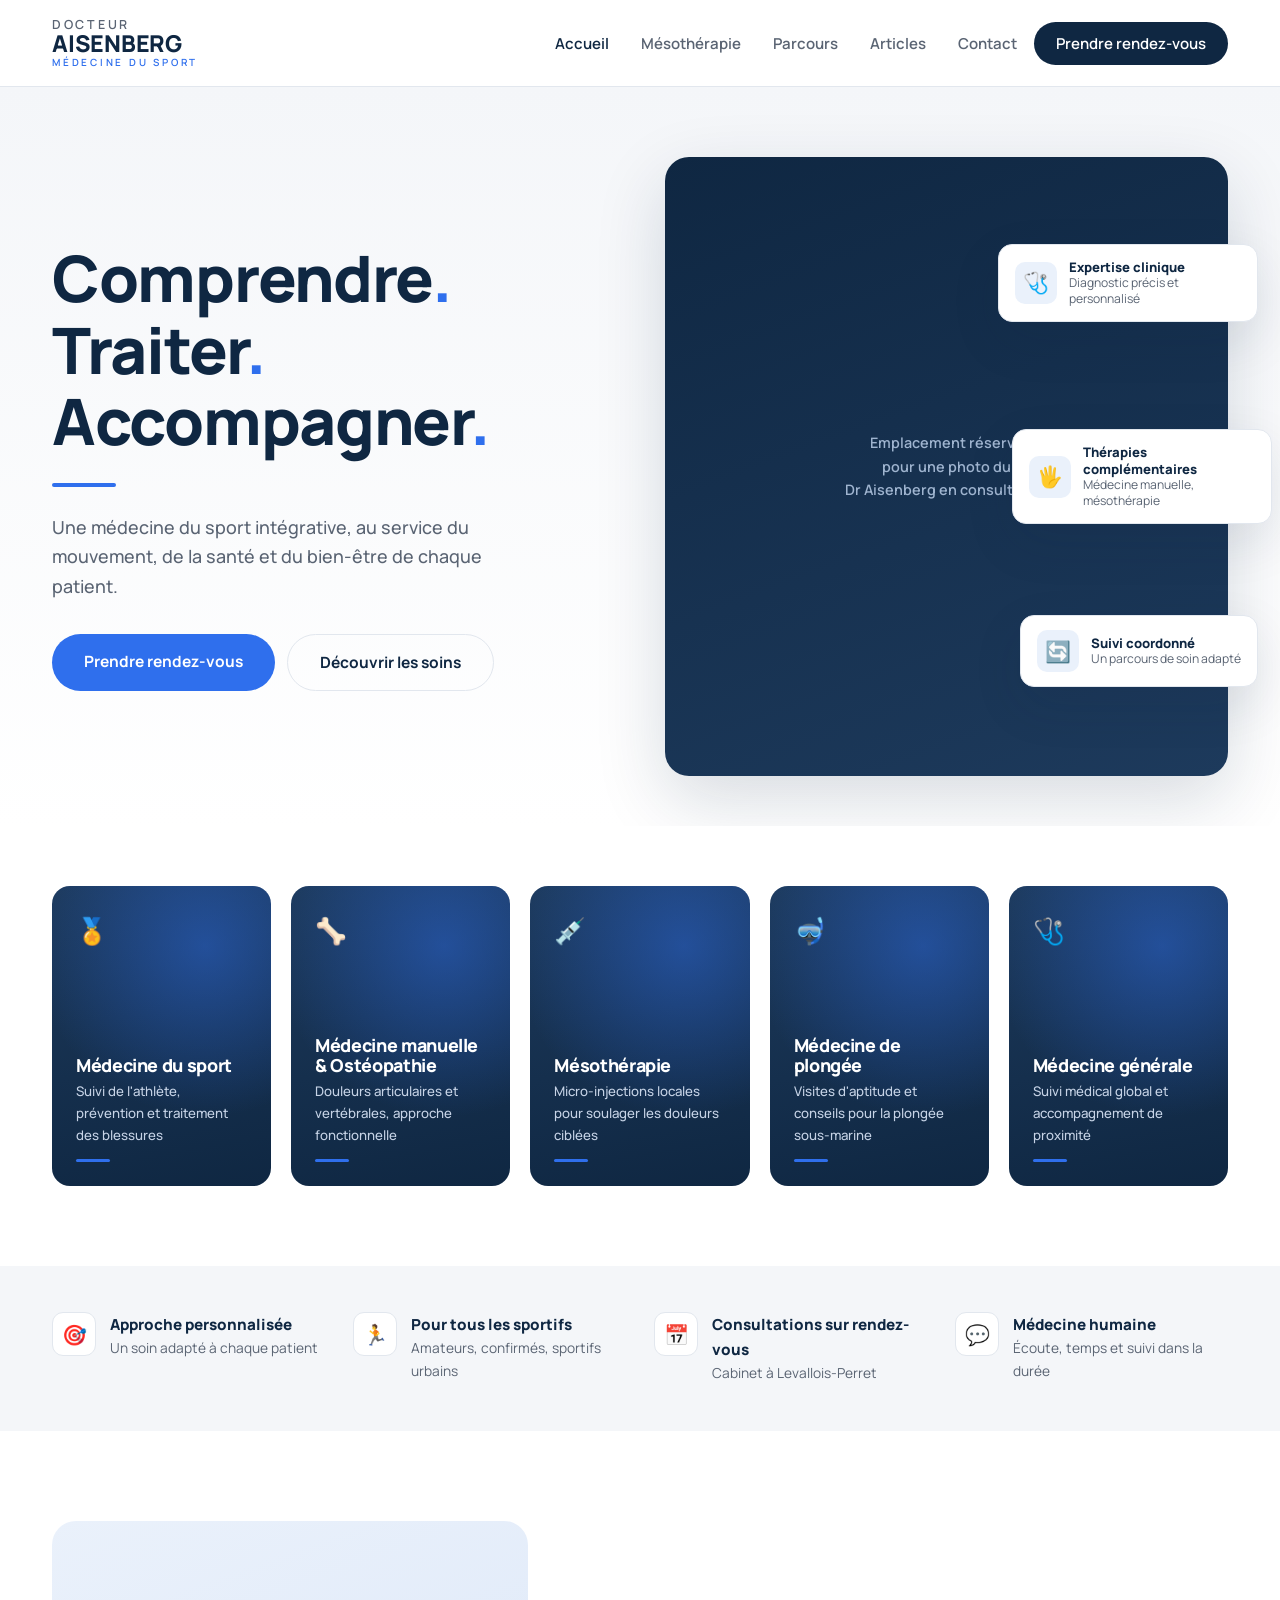
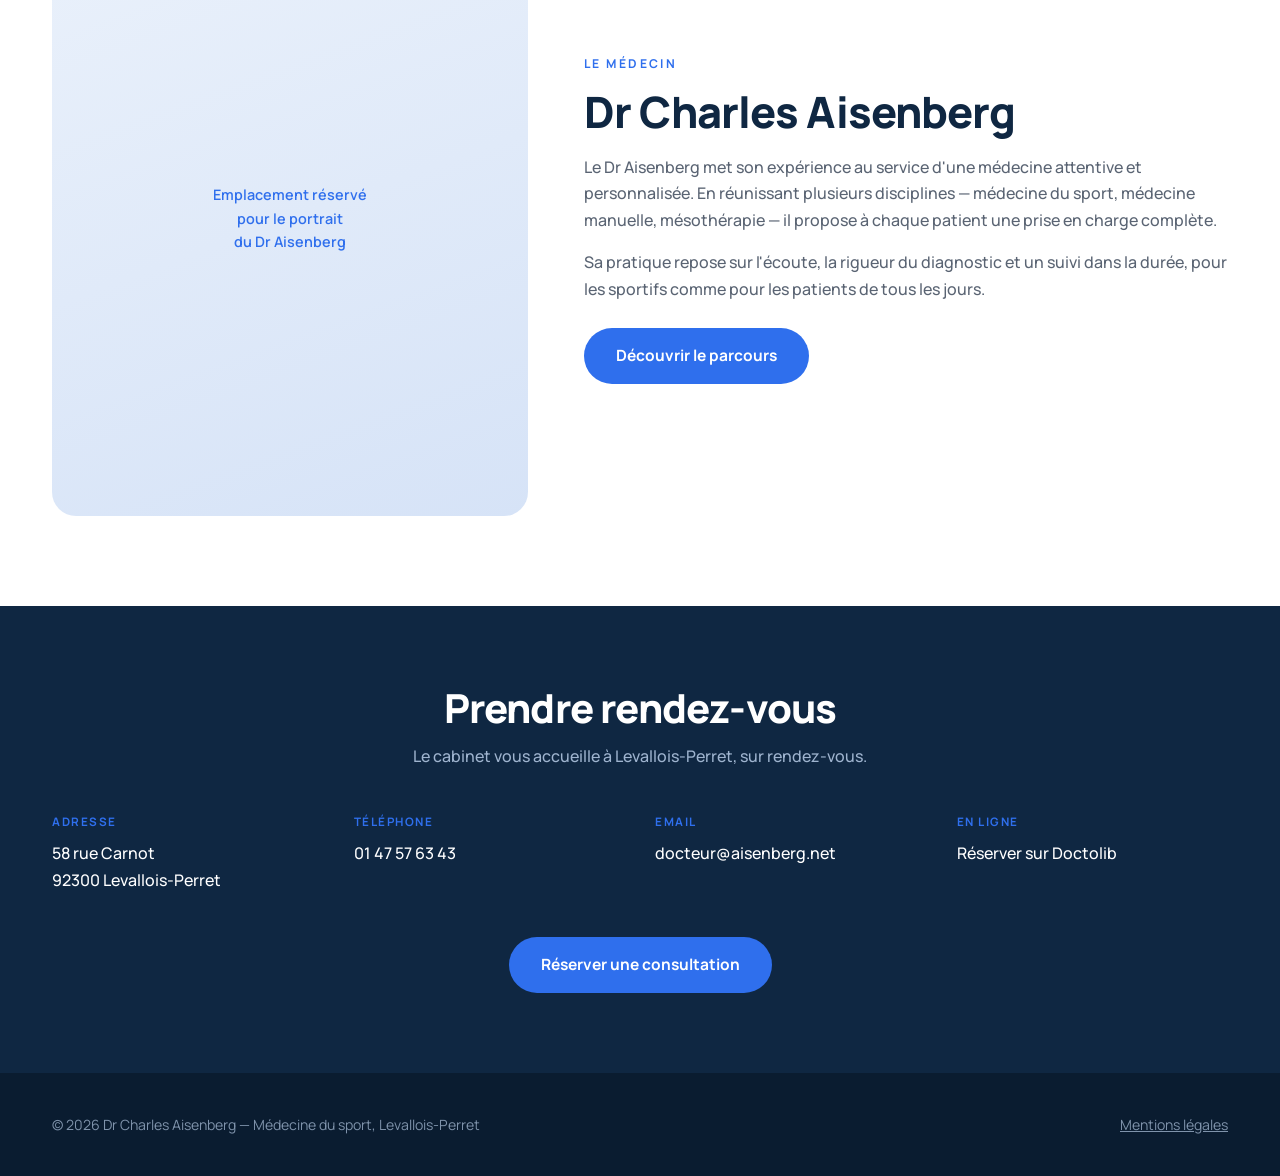
==== index.html @ d7f48b18 "Add files via upload Version 3" ====
<!DOCTYPE html>
<html lang="fr">
<head>
<meta charset="UTF-8">
<meta name="viewport" content="width=device-width, initial-scale=1">
<title>Dr Charles Aisenberg — Médecine du sport à Levallois-Perret</title>
<meta name="description" content="Cabinet du Dr Charles Aisenberg à Levallois-Perret : médecine du sport, médecine manuelle et ostéopathie, mésothérapie, médecine de plongée et médecine générale.">
<link rel="preconnect" href="https://fonts.googleapis.com">
<link rel="preconnect" href="https://fonts.gstatic.com" crossorigin>
<link href="https://fonts.googleapis.com/css2?family=Manrope:wght@400;500;600;700;800&display=swap" rel="stylesheet">
<style>
  :root{
    --marine:#0f2742;
    --marine-doux:#1d3a5c;
    --bleu-vif:#2f6fed;
    --bleu-clair:#eaf1fb;
    --gris-fond:#f4f6f9;
    --gris-bord:#e2e7ee;
    --texte:#1f2a37;
    --texte-doux:#5a6473;
    --blanc:#fff;
    --rayon:18px;
    --rayon-l:24px;
    --ombre:0 18px 50px rgba(15,39,66,.10);
    --ombre-l:0 24px 70px rgba(15,39,66,.16);
    --largeur:1240px;
  }
  *{margin:0;padding:0;box-sizing:border-box}
  html{scroll-behavior:smooth}
  body{font-family:'Manrope',-apple-system,sans-serif;color:var(--texte);background:var(--blanc);line-height:1.65;-webkit-font-smoothing:antialiased}
  h1,h2,h3{font-weight:800;line-height:1.12;color:var(--marine);letter-spacing:-.02em}
  img{max-width:100%;display:block}
  a{color:var(--bleu-vif)}
  .contenu{max-width:var(--largeur);margin:0 auto;padding:0 32px}

  /* ---- En-tête ---- */
  .entete{background:rgba(255,255,255,.9);backdrop-filter:blur(10px);border-bottom:1px solid var(--gris-bord);position:sticky;top:0;z-index:100}
  .entete .contenu{display:flex;align-items:center;justify-content:space-between;padding:18px 32px;gap:18px;flex-wrap:wrap}
  .logo{text-decoration:none;line-height:1.05}
  .logo .l1{display:block;font-size:.78rem;font-weight:600;letter-spacing:.22em;color:var(--texte-doux)}
  .logo .l2{display:block;font-size:1.45rem;font-weight:800;color:var(--marine);letter-spacing:-.01em}
  .logo .l3{display:block;font-size:.62rem;font-weight:600;letter-spacing:.28em;color:var(--bleu-vif);margin-top:2px}
  .nav{display:flex;gap:2px;align-items:center;list-style:none;flex-wrap:wrap}
  .nav a{text-decoration:none;color:var(--texte-doux);font-size:.94rem;font-weight:600;padding:9px 15px;border-radius:9px;transition:.2s}
  .nav a:hover{background:var(--bleu-clair);color:var(--marine)}
  .nav a.actif{color:var(--marine)}
  .bouton-rdv{background:var(--marine)!important;color:#fff!important;padding:11px 22px!important;border-radius:50px!important}
  .bouton-rdv:hover{background:var(--bleu-vif)!important}

  /* ---- Hero ---- */
  .hero{background:linear-gradient(180deg,var(--gris-fond) 0%,var(--blanc) 100%);padding:70px 0 50px;position:relative;overflow:hidden}
  .hero-grille{display:grid;grid-template-columns:1fr 1fr;gap:50px;align-items:center}
  .hero h1{font-size:clamp(2.8rem,5vw,4.3rem)}
  .hero h1 .pt{color:var(--bleu-vif)}
  .hero p.intro{font-size:1.12rem;color:var(--texte-doux);max-width:430px;margin:24px 0 0;font-weight:500}
  .hero .barre{width:64px;height:4px;background:var(--bleu-vif);border-radius:2px;margin:26px 0}
  .hero-actions{margin-top:32px;display:flex;gap:12px;flex-wrap:wrap}
  .btn{display:inline-block;background:var(--bleu-vif);color:#fff;text-decoration:none;font-weight:700;font-size:.97rem;padding:15px 32px;border-radius:50px;transition:transform .15s,background .2s;border:none;cursor:pointer}
  .btn:hover{background:var(--marine);transform:translateY(-2px)}
  .btn-ligne{background:transparent;color:var(--marine);border:1.6px solid var(--gris-bord)}
  .btn-ligne:hover{background:var(--marine);color:#fff;border-color:var(--marine)}

  /* Colonne visuelle du hero : photo + cartes flottantes */
  .hero-visuel{position:relative}
  .hero-photo{background:linear-gradient(160deg,var(--marine),var(--marine-doux));border-radius:var(--rayon-l);aspect-ratio:4/4.4;display:flex;align-items:center;justify-content:center;color:#9fb4cf;text-align:center;font-size:.9rem;font-weight:600;padding:30px;box-shadow:var(--ombre-l)}
  .carte-flottante{position:absolute;background:var(--blanc);border:1px solid var(--gris-bord);border-radius:14px;box-shadow:var(--ombre);padding:14px 16px;display:flex;gap:12px;align-items:center;max-width:260px}
  .carte-flottante .pic{width:42px;height:42px;border-radius:10px;background:var(--bleu-clair);display:flex;align-items:center;justify-content:center;font-size:1.3rem;flex-shrink:0}
  .carte-flottante .t{font-weight:800;font-size:.82rem;color:var(--marine);line-height:1.25}
  .carte-flottante .s{font-size:.76rem;color:var(--texte-doux);line-height:1.3}
  .cf-1{top:14%;right:-30px}
  .cf-2{top:44%;right:-44px}
  .cf-3{top:74%;right:-30px}

  /* ---- Bandeau spécialités (cartes photo) ---- */
  .specialites{padding:60px 0 80px;background:var(--blanc)}
  .grille-spe{display:grid;grid-template-columns:repeat(5,1fr);gap:20px}
  .carte-spe{position:relative;border-radius:var(--rayon);overflow:hidden;min-height:300px;background:linear-gradient(170deg,var(--marine-doux),var(--marine));display:flex;flex-direction:column;justify-content:flex-end;padding:24px;color:#fff;text-decoration:none;transition:transform .2s,box-shadow .2s}
  .carte-spe:hover{transform:translateY(-7px);box-shadow:var(--ombre-l)}
  .carte-spe::before{content:"";position:absolute;inset:0;background:radial-gradient(circle at 70% 20%,rgba(47,111,237,.45),transparent 60%)}
  .carte-spe .ic{position:relative;font-size:1.6rem;margin-bottom:auto}
  .carte-spe h3{position:relative;color:#fff;font-size:1.12rem;margin-bottom:6px}
  .carte-spe p{position:relative;font-size:.83rem;color:#c6d3e6;font-weight:500}
  .carte-spe .trait{position:relative;width:34px;height:3px;background:var(--bleu-vif);border-radius:2px;margin-top:12px}

  /* ---- Bandeau atouts ---- */
  .atouts{background:var(--gris-fond);padding:46px 0}
  .grille-atouts{display:grid;grid-template-columns:repeat(4,1fr);gap:28px}
  .atout{display:flex;gap:14px;align-items:flex-start}
  .atout .ic{width:44px;height:44px;border-radius:11px;background:var(--blanc);border:1px solid var(--gris-bord);display:flex;align-items:center;justify-content:center;font-size:1.25rem;flex-shrink:0}
  .atout .t{font-weight:800;font-size:.95rem;color:var(--marine)}
  .atout .s{font-size:.86rem;color:var(--texte-doux)}

  /* ---- Section médecin ---- */
  .medecin{padding:90px 0}
  .medecin-grille{display:grid;grid-template-columns:.85fr 1.15fr;gap:56px;align-items:center}
  .medecin-photo{background:linear-gradient(160deg,var(--bleu-clair),#d6e3f7);border-radius:var(--rayon-l);aspect-ratio:4/5;display:flex;align-items:center;justify-content:center;color:var(--bleu-vif);text-align:center;font-size:.9rem;font-weight:600;padding:26px}
  .medecin .surt{text-transform:uppercase;letter-spacing:.2em;font-size:.76rem;font-weight:700;color:var(--bleu-vif);margin-bottom:14px}
  .medecin h2{font-size:clamp(1.9rem,3.5vw,2.7rem);margin-bottom:18px}
  .medecin p{color:var(--texte-doux);margin-bottom:16px;font-weight:500}
  .medecin .btn{margin-top:10px}

  /* ---- Bandeau contact ---- */
  .contact{background:var(--marine);color:#fff;padding:80px 0}
  .contact h2{color:#fff;font-size:clamp(1.8rem,3.5vw,2.5rem);text-align:center}
  .contact .soustitre{text-align:center;color:#9fb4cf;margin:12px auto 44px;max-width:520px;font-weight:500}
  .grille-contact{display:grid;grid-template-columns:repeat(4,1fr);gap:30px}
  .ct-item .et{text-transform:uppercase;letter-spacing:.13em;font-size:.73rem;color:var(--bleu-vif);font-weight:700;margin-bottom:8px}
  .ct-item a,.ct-item p{color:#fff;text-decoration:none;font-weight:500}
  .ct-item a:hover{text-decoration:underline}
  .contact-cta{text-align:center;margin-top:44px}

  /* ---- Pied ---- */
  .pied{background:#0a1c30;color:#7f93ab;padding:40px 0;font-size:.88rem}
  .pied .contenu{display:flex;justify-content:space-between;flex-wrap:wrap;gap:14px}
  .pied a{color:#7f93ab}

  /* ---- Responsive ---- */
  @media(max-width:1000px){
    .grille-spe{grid-template-columns:repeat(2,1fr)}
    .grille-atouts{grid-template-columns:repeat(2,1fr)}
    .grille-contact{grid-template-columns:repeat(2,1fr)}
  }
  @media(max-width:820px){
    .hero-grille{grid-template-columns:1fr;gap:40px}
    .hero-visuel{max-width:420px;margin:0 auto}
    .carte-flottante{display:none}
    .medecin-grille{grid-template-columns:1fr;gap:34px}
  }
  @media(max-width:560px){
    .grille-spe,.grille-atouts,.grille-contact{grid-template-columns:1fr}
    .contenu{padding:0 20px}
    .hero{padding:48px 0 30px}
  }
</style>
</head>
<body>

<!-- ===== EN-TÊTE ===== -->
<header class="entete">
  <div class="contenu">
    <a href="index.html" class="logo">
      <span class="l1">DOCTEUR</span>
      <span class="l2">AISENBERG</span>
      <span class="l3">MÉDECINE DU SPORT</span>
    </a>
    <nav>
      <ul class="nav">
        <li><a href="index.html" class="actif">Accueil</a></li>
        <li><a href="mesotherapie.html">Mésothérapie</a></li>
        <li><a href="cv.html">Parcours</a></li>
        <li><a href="articles.html">Articles</a></li>
        <li><a href="contact.html">Contact</a></li>
        <li><a href="https://www.doctolib.fr/medecin-du-sport/levallois-perret/charles-aisenberg" class="bouton-rdv" target="_blank" rel="noopener">Prendre rendez-vous</a></li>
      </ul>
    </nav>
  </div>
</header>

<!-- ===== HERO ===== -->
<section class="hero">
  <div class="contenu">
    <div class="hero-grille">
      <div>
        <h1>Comprendre<span class="pt">.</span><br>Traiter<span class="pt">.</span><br>Accompagner<span class="pt">.</span></h1>
        <div class="barre"></div>
        <p class="intro">Une médecine du sport intégrative, au service du mouvement, de la santé et du bien-être de chaque patient.</p>
        <div class="hero-actions">
          <a href="https://www.doctolib.fr/medecin-du-sport/levallois-perret/charles-aisenberg" class="btn" target="_blank" rel="noopener">Prendre rendez-vous</a>
          <a href="#specialites" class="btn btn-ligne">Découvrir les soins</a>
        </div>
      </div>
      <div class="hero-visuel">
        <div class="hero-photo">Emplacement réservé<br>pour une photo du<br>Dr Aisenberg en consultation</div>
        <div class="carte-flottante cf-1">
          <div class="pic">🩺</div>
          <div><div class="t">Expertise clinique</div><div class="s">Diagnostic précis et personnalisé</div></div>
        </div>
        <div class="carte-flottante cf-2">
          <div class="pic">🖐️</div>
          <div><div class="t">Thérapies complémentaires</div><div class="s">Médecine manuelle, mésothérapie</div></div>
        </div>
        <div class="carte-flottante cf-3">
          <div class="pic">🔄</div>
          <div><div class="t">Suivi coordonné</div><div class="s">Un parcours de soin adapté</div></div>
        </div>
      </div>
    </div>
  </div>
</section>

<!-- ===== SPÉCIALITÉS ===== -->
<section class="specialites" id="specialites">
  <div class="contenu">
    <div class="grille-spe">
      <a href="cv.html" class="carte-spe">
        <div class="ic">🏅</div>
        <h3>Médecine du sport</h3>
        <p>Suivi de l'athlète, prévention et traitement des blessures</p>
        <div class="trait"></div>
      </a>
      <a href="cv.html" class="carte-spe">
        <div class="ic">🦴</div>
        <h3>Médecine manuelle &amp; Ostéopathie</h3>
        <p>Douleurs articulaires et vertébrales, approche fonctionnelle</p>
        <div class="trait"></div>
      </a>
      <a href="mesotherapie.html" class="carte-spe">
        <div class="ic">💉</div>
        <h3>Mésothérapie</h3>
        <p>Micro-injections locales pour soulager les douleurs ciblées</p>
        <div class="trait"></div>
      </a>
      <a href="cv.html" class="carte-spe">
        <div class="ic">🤿</div>
        <h3>Médecine de plongée</h3>
        <p>Visites d'aptitude et conseils pour la plongée sous-marine</p>
        <div class="trait"></div>
      </a>
      <a href="cv.html" class="carte-spe">
        <div class="ic">🩺</div>
        <h3>Médecine générale</h3>
        <p>Suivi médical global et accompagnement de proximité</p>
        <div class="trait"></div>
      </a>
    </div>
  </div>
</section>

<!-- ===== ATOUTS ===== -->
<section class="atouts">
  <div class="contenu">
    <div class="grille-atouts">
      <div class="atout">
        <div class="ic">🎯</div>
        <div><div class="t">Approche personnalisée</div><div class="s">Un soin adapté à chaque patient</div></div>
      </div>
      <div class="atout">
        <div class="ic">🏃</div>
        <div><div class="t">Pour tous les sportifs</div><div class="s">Amateurs, confirmés, sportifs urbains</div></div>
      </div>
      <div class="atout">
        <div class="ic">📅</div>
        <div><div class="t">Consultations sur rendez-vous</div><div class="s">Cabinet à Levallois-Perret</div></div>
      </div>
      <div class="atout">
        <div class="ic">💬</div>
        <div><div class="t">Médecine humaine</div><div class="s">Écoute, temps et suivi dans la durée</div></div>
      </div>
    </div>
  </div>
</section>

<!-- ===== MÉDECIN ===== -->
<section class="medecin">
  <div class="contenu">
    <div class="medecin-grille">
      <div class="medecin-photo">Emplacement réservé<br>pour le portrait<br>du Dr Aisenberg</div>
      <div>
        <p class="surt">Le médecin</p>
        <h2>Dr Charles Aisenberg</h2>
        <p>Le Dr Aisenberg met son expérience au service d'une médecine attentive et personnalisée. En réunissant plusieurs disciplines — médecine du sport, médecine manuelle, mésothérapie — il propose à chaque patient une prise en charge complète.</p>
        <p>Sa pratique repose sur l'écoute, la rigueur du diagnostic et un suivi dans la durée, pour les sportifs comme pour les patients de tous les jours.</p>
        <a href="cv.html" class="btn">Découvrir le parcours</a>
      </div>
    </div>
  </div>
</section>

<!-- ===== CONTACT ===== -->
<section class="contact">
  <div class="contenu">
    <h2>Prendre rendez-vous</h2>
    <p class="soustitre">Le cabinet vous accueille à Levallois-Perret, sur rendez-vous.</p>
    <div class="grille-contact">
      <div class="ct-item">
        <p class="et">Adresse</p>
        <p>58 rue Carnot<br>92300 Levallois-Perret</p>
      </div>
      <div class="ct-item">
        <p class="et">Téléphone</p>
        <p><a href="tel:+33147576343">01 47 57 63 43</a></p>
      </div>
      <div class="ct-item">
        <p class="et">Email</p>
        <p><a href="mailto:docteur@aisenberg.net">docteur@aisenberg.net</a></p>
      </div>
      <div class="ct-item">
        <p class="et">En ligne</p>
        <p><a href="https://www.doctolib.fr/medecin-du-sport/levallois-perret/charles-aisenberg" target="_blank" rel="noopener">Réserver sur Doctolib</a></p>
      </div>
    </div>
    <div class="contact-cta">
      <a href="https://www.doctolib.fr/medecin-du-sport/levallois-perret/charles-aisenberg" class="btn" target="_blank" rel="noopener">Réserver une consultation</a>
    </div>
  </div>
</section>

<!-- ===== PIED ===== -->
<footer class="pied">
  <div class="contenu">
    <span>© 2026 Dr Charles Aisenberg — Médecine du sport, Levallois-Perret</span>
    <span><a href="mentions-legales.html">Mentions légales</a></span>
  </div>
</footer>

</body>
</html>
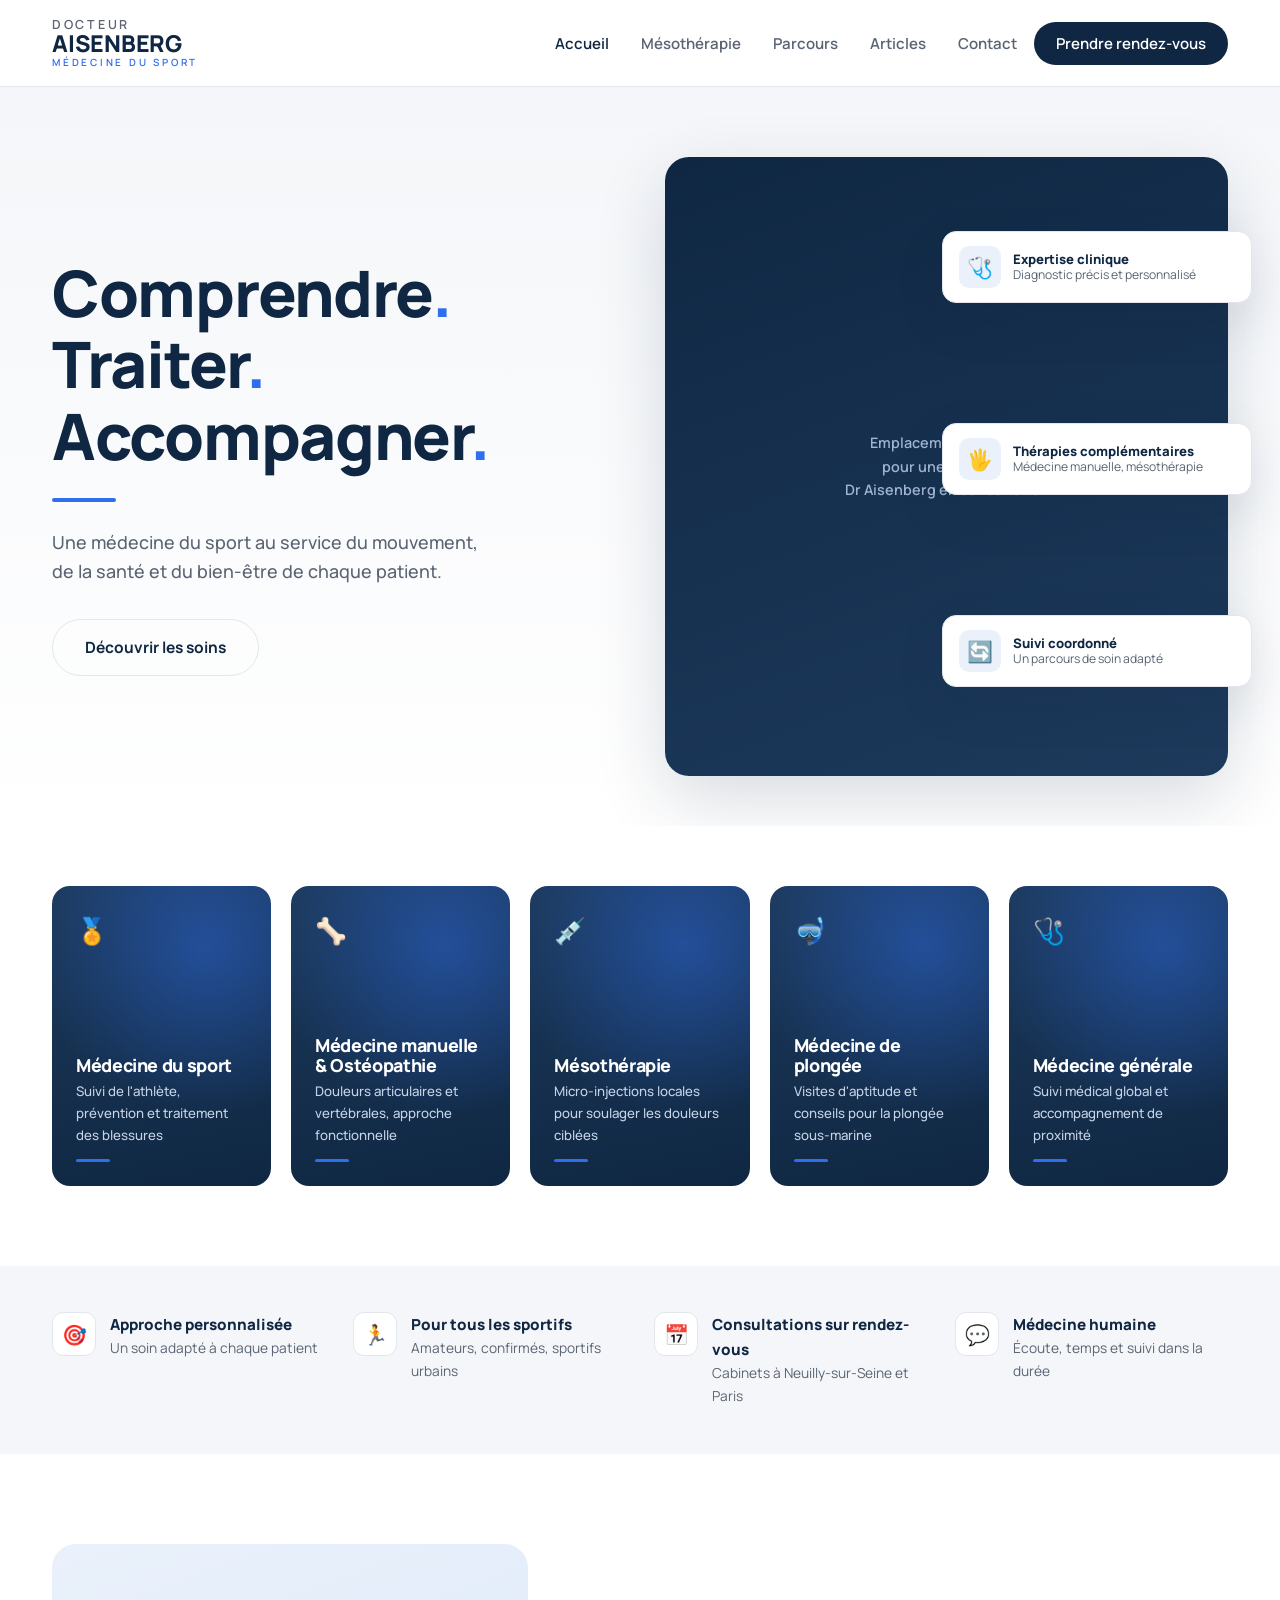
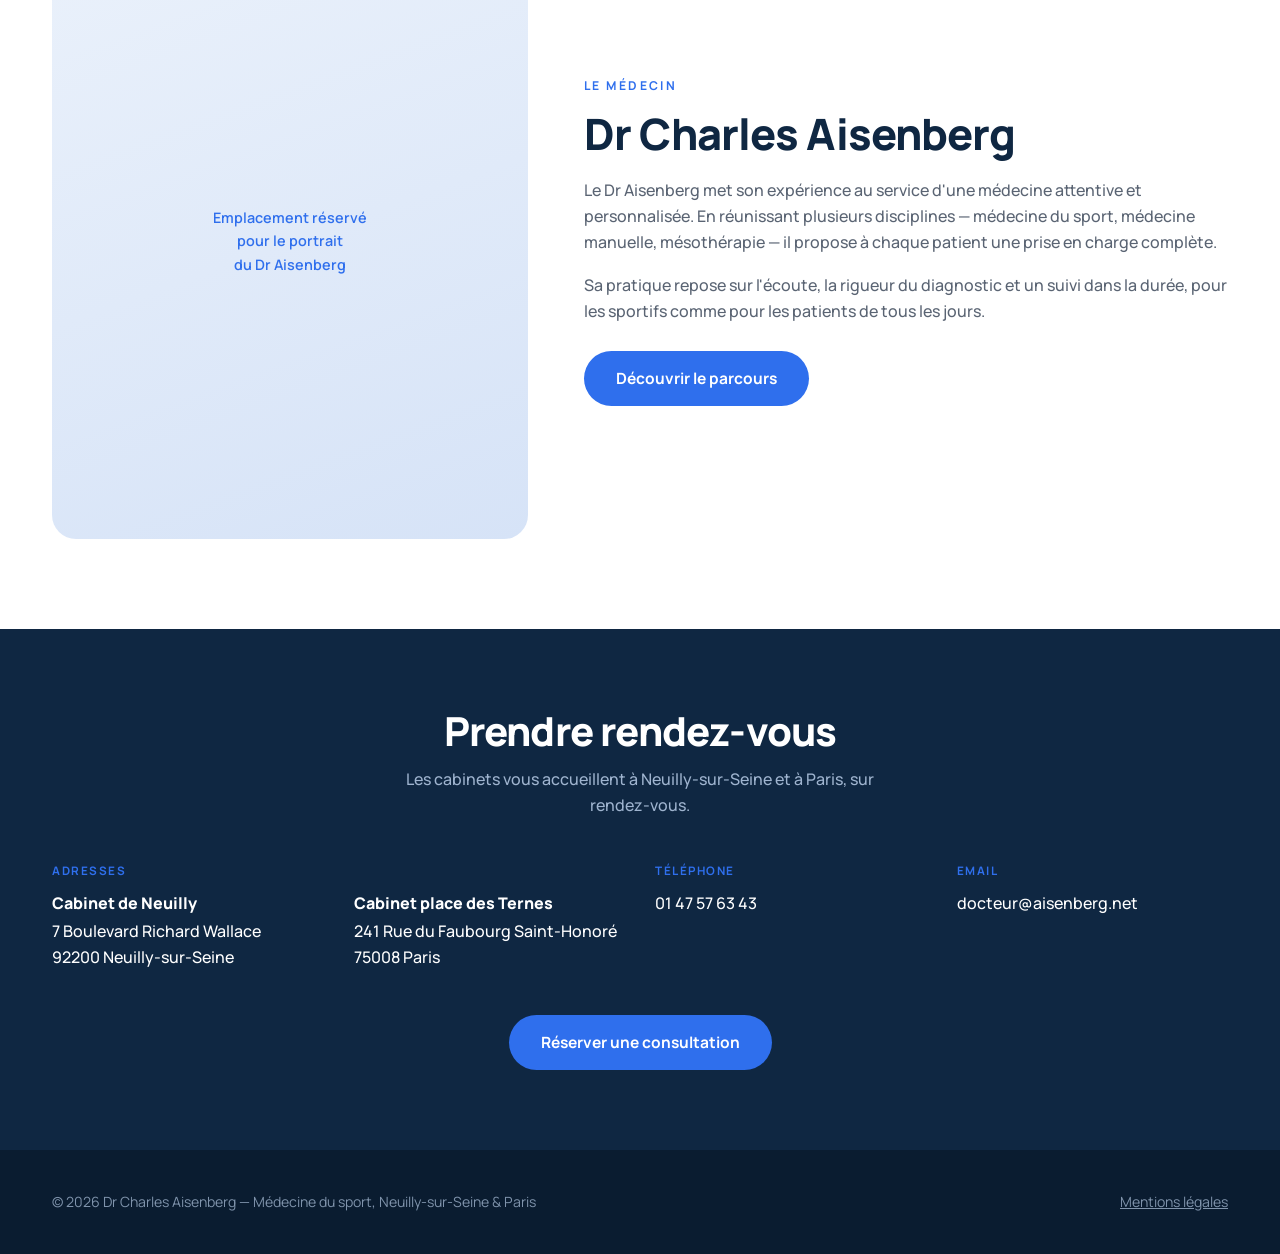
==== commit 74debad6: "Accueil : intro, cartes alignées, adresses Neuilly/Ternes ; mésothérapie : texte original - Hero : n" ====
--- a/index.html
+++ b/index.html
@@ -3,8 +3,8 @@
 <head>
 <meta charset="UTF-8">
 <meta name="viewport" content="width=device-width, initial-scale=1">
-<title>Dr Charles Aisenberg — Médecine du sport à Levallois-Perret</title>
-<meta name="description" content="Cabinet du Dr Charles Aisenberg à Levallois-Perret : médecine du sport, médecine manuelle et ostéopathie, mésothérapie, médecine de plongée et médecine générale.">
+<title>Dr Charles Aisenberg — Médecine du sport à Neuilly-sur-Seine et Paris</title>
+<meta name="description" content="Cabinets du Dr Charles Aisenberg à Neuilly-sur-Seine et Paris : médecine du sport, médecine manuelle et ostéopathie, mésothérapie, médecine de plongée et médecine générale.">
 <link rel="preconnect" href="https://fonts.googleapis.com">
 <link rel="preconnect" href="https://fonts.gstatic.com" crossorigin>
 <link href="https://fonts.googleapis.com/css2?family=Manrope:wght@400;500;600;700;800&display=swap" rel="stylesheet">
@@ -63,13 +63,13 @@
   /* Colonne visuelle du hero : photo + cartes flottantes */
   .hero-visuel{position:relative}
   .hero-photo{background:linear-gradient(160deg,var(--marine),var(--marine-doux));border-radius:var(--rayon-l);aspect-ratio:4/4.4;display:flex;align-items:center;justify-content:center;color:#9fb4cf;text-align:center;font-size:.9rem;font-weight:600;padding:30px;box-shadow:var(--ombre-l)}
-  .carte-flottante{position:absolute;background:var(--blanc);border:1px solid var(--gris-bord);border-radius:14px;box-shadow:var(--ombre);padding:14px 16px;display:flex;gap:12px;align-items:center;max-width:260px}
+  .carte-flottante{position:absolute;background:var(--blanc);border:1px solid var(--gris-bord);border-radius:14px;box-shadow:var(--ombre);padding:14px 16px;display:flex;gap:12px;align-items:center;width:310px;right:-24px}
   .carte-flottante .pic{width:42px;height:42px;border-radius:10px;background:var(--bleu-clair);display:flex;align-items:center;justify-content:center;font-size:1.3rem;flex-shrink:0}
-  .carte-flottante .t{font-weight:800;font-size:.82rem;color:var(--marine);line-height:1.25}
+  .carte-flottante .t{font-weight:800;font-size:.82rem;color:var(--marine);line-height:1.25;white-space:nowrap}
   .carte-flottante .s{font-size:.76rem;color:var(--texte-doux);line-height:1.3}
-  .cf-1{top:14%;right:-30px}
-  .cf-2{top:44%;right:-44px}
-  .cf-3{top:74%;right:-30px}
+  .cf-1{top:12%}
+  .cf-2{top:43%}
+  .cf-3{top:74%}
 
   /* ---- Bandeau spécialités (cartes photo) ---- */
   .specialites{padding:60px 0 80px;background:var(--blanc)}
@@ -106,6 +106,7 @@
   .grille-contact{display:grid;grid-template-columns:repeat(4,1fr);gap:30px}
   .ct-item .et{text-transform:uppercase;letter-spacing:.13em;font-size:.73rem;color:var(--bleu-vif);font-weight:700;margin-bottom:8px}
   .ct-item a,.ct-item p{color:#fff;text-decoration:none;font-weight:500}
+  .ct-item .lieu{display:block;font-weight:800;margin-bottom:2px}
   .ct-item a:hover{text-decoration:underline}
   .contact-cta{text-align:center;margin-top:44px}
 
@@ -163,9 +164,8 @@
       <div>
         <h1>Comprendre<span class="pt">.</span><br>Traiter<span class="pt">.</span><br>Accompagner<span class="pt">.</span></h1>
         <div class="barre"></div>
-        <p class="intro">Une médecine du sport intégrative, au service du mouvement, de la santé et du bien-être de chaque patient.</p>
+        <p class="intro">Une médecine du sport au service du mouvement, de la santé et du bien-être de chaque patient.</p>
         <div class="hero-actions">
-          <a href="https://www.doctolib.fr/medecin-du-sport/levallois-perret/charles-aisenberg" class="btn" target="_blank" rel="noopener">Prendre rendez-vous</a>
           <a href="#specialites" class="btn btn-ligne">Découvrir les soins</a>
         </div>
       </div>
@@ -240,7 +240,7 @@
       </div>
       <div class="atout">
         <div class="ic">📅</div>
-        <div><div class="t">Consultations sur rendez-vous</div><div class="s">Cabinet à Levallois-Perret</div></div>
+        <div><div class="t">Consultations sur rendez-vous</div><div class="s">Cabinets à Neuilly-sur-Seine et Paris</div></div>
       </div>
       <div class="atout">
         <div class="ic">💬</div>
@@ -270,11 +270,15 @@
 <section class="contact">
   <div class="contenu">
     <h2>Prendre rendez-vous</h2>
-    <p class="soustitre">Le cabinet vous accueille à Levallois-Perret, sur rendez-vous.</p>
+    <p class="soustitre">Les cabinets vous accueillent à Neuilly-sur-Seine et à Paris, sur rendez-vous.</p>
     <div class="grille-contact">
       <div class="ct-item">
-        <p class="et">Adresse</p>
-        <p>58 rue Carnot<br>92300 Levallois-Perret</p>
+        <p class="et">Adresses</p>
+        <p><span class="lieu">Cabinet de Neuilly</span>7 Boulevard Richard Wallace<br>92200 Neuilly-sur-Seine</p>
+      </div>
+      <div class="ct-item">
+        <p class="et" aria-hidden="true">&nbsp;</p>
+        <p><span class="lieu">Cabinet place des Ternes</span>241 Rue du Faubourg Saint-Honoré<br>75008 Paris</p>
       </div>
       <div class="ct-item">
         <p class="et">Téléphone</p>
@@ -284,10 +288,6 @@
         <p class="et">Email</p>
         <p><a href="mailto:docteur@aisenberg.net">docteur@aisenberg.net</a></p>
       </div>
-      <div class="ct-item">
-        <p class="et">En ligne</p>
-        <p><a href="https://www.doctolib.fr/medecin-du-sport/levallois-perret/charles-aisenberg" target="_blank" rel="noopener">Réserver sur Doctolib</a></p>
-      </div>
     </div>
     <div class="contact-cta">
       <a href="https://www.doctolib.fr/medecin-du-sport/levallois-perret/charles-aisenberg" class="btn" target="_blank" rel="noopener">Réserver une consultation</a>
@@ -298,7 +298,7 @@
 <!-- ===== PIED ===== -->
 <footer class="pied">
   <div class="contenu">
-    <span>© 2026 Dr Charles Aisenberg — Médecine du sport, Levallois-Perret</span>
+    <span>© 2026 Dr Charles Aisenberg — Médecine du sport, Neuilly-sur-Seine &amp; Paris</span>
     <span><a href="mentions-legales.html">Mentions légales</a></span>
   </div>
 </footer>
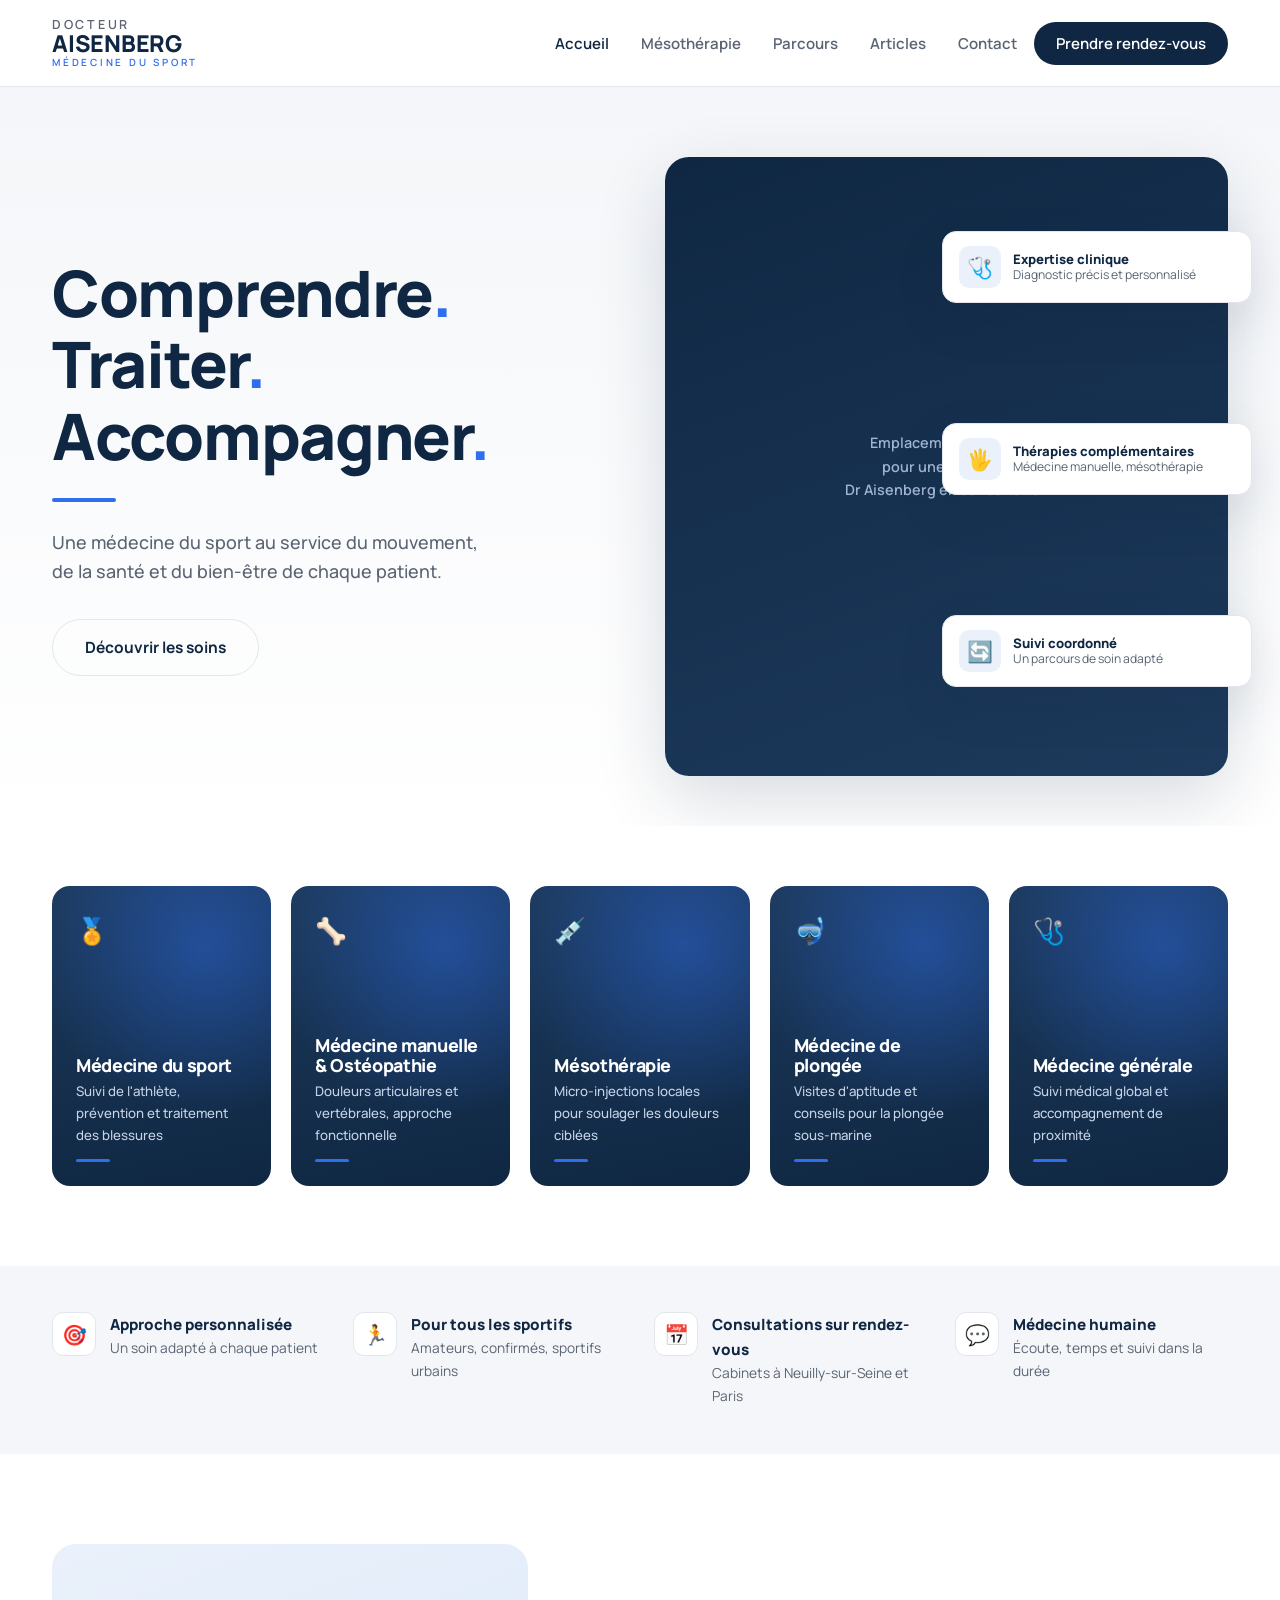
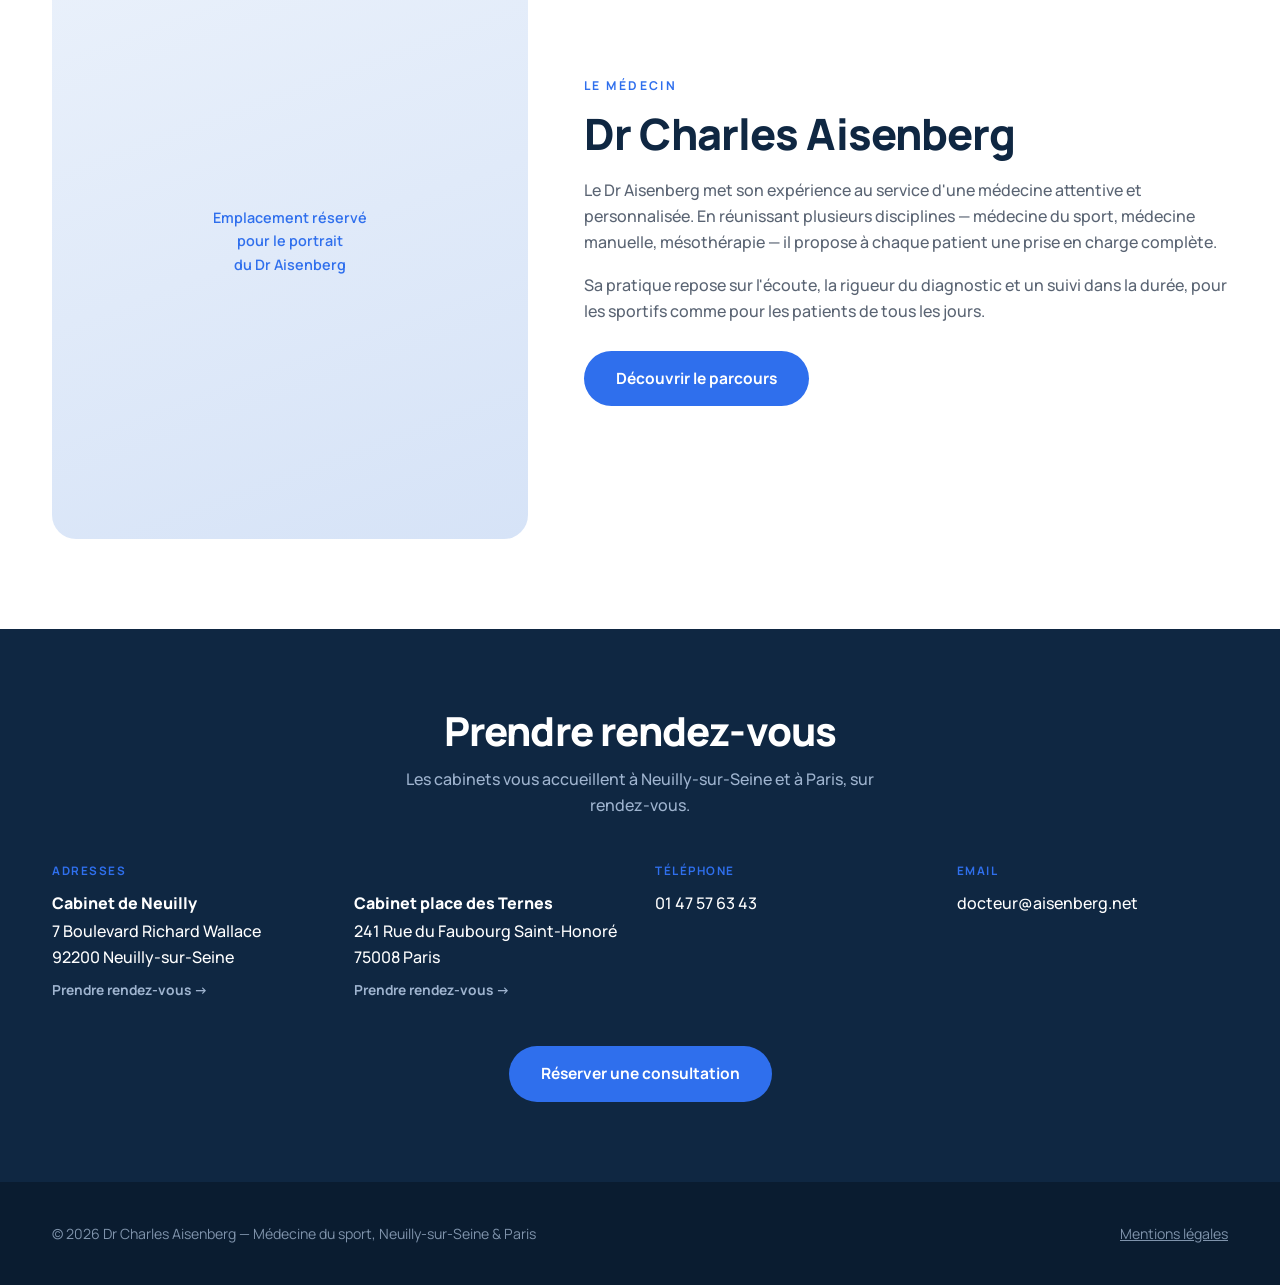
==== commit c32c7272: "Mise à jour des liens Doctolib (Neuilly + place des Ternes) - Boutons génériques (nav, CTA) -> page " ====
--- a/index.html
+++ b/index.html
@@ -107,6 +107,8 @@
   .ct-item .et{text-transform:uppercase;letter-spacing:.13em;font-size:.73rem;color:var(--bleu-vif);font-weight:700;margin-bottom:8px}
   .ct-item a,.ct-item p{color:#fff;text-decoration:none;font-weight:500}
   .ct-item .lieu{display:block;font-weight:800;margin-bottom:2px}
+  .ct-item .rdv-lien{display:inline-block;margin-top:8px;font-size:.86rem;font-weight:700;color:#9fb4cf}
+  .ct-item .rdv-lien:hover{color:#fff}
   .ct-item a:hover{text-decoration:underline}
   .contact-cta{text-align:center;margin-top:44px}
 
@@ -151,7 +153,7 @@
         <li><a href="cv.html">Parcours</a></li>
         <li><a href="articles.html">Articles</a></li>
         <li><a href="contact.html">Contact</a></li>
-        <li><a href="https://www.doctolib.fr/medecin-du-sport/levallois-perret/charles-aisenberg" class="bouton-rdv" target="_blank" rel="noopener">Prendre rendez-vous</a></li>
+        <li><a href="https://www.doctolib.fr/medecin-du-sport/paris/charles-aisenberg" class="bouton-rdv" target="_blank" rel="noopener">Prendre rendez-vous</a></li>
       </ul>
     </nav>
   </div>
@@ -275,10 +277,12 @@
       <div class="ct-item">
         <p class="et">Adresses</p>
         <p><span class="lieu">Cabinet de Neuilly</span>7 Boulevard Richard Wallace<br>92200 Neuilly-sur-Seine</p>
+        <a class="rdv-lien" href="https://www.doctolib.fr/medecin-du-sport/paris/charles-aisenberg?pid=practice-629584" target="_blank" rel="noopener">Prendre rendez-vous →</a>
       </div>
       <div class="ct-item">
         <p class="et" aria-hidden="true">&nbsp;</p>
         <p><span class="lieu">Cabinet place des Ternes</span>241 Rue du Faubourg Saint-Honoré<br>75008 Paris</p>
+        <a class="rdv-lien" href="https://www.doctolib.fr/medecin-du-sport/paris/charles-aisenberg?pid=practice-629587" target="_blank" rel="noopener">Prendre rendez-vous →</a>
       </div>
       <div class="ct-item">
         <p class="et">Téléphone</p>
@@ -290,7 +294,7 @@
       </div>
     </div>
     <div class="contact-cta">
-      <a href="https://www.doctolib.fr/medecin-du-sport/levallois-perret/charles-aisenberg" class="btn" target="_blank" rel="noopener">Réserver une consultation</a>
+      <a href="https://www.doctolib.fr/medecin-du-sport/paris/charles-aisenberg" class="btn" target="_blank" rel="noopener">Réserver une consultation</a>
     </div>
   </div>
 </section>
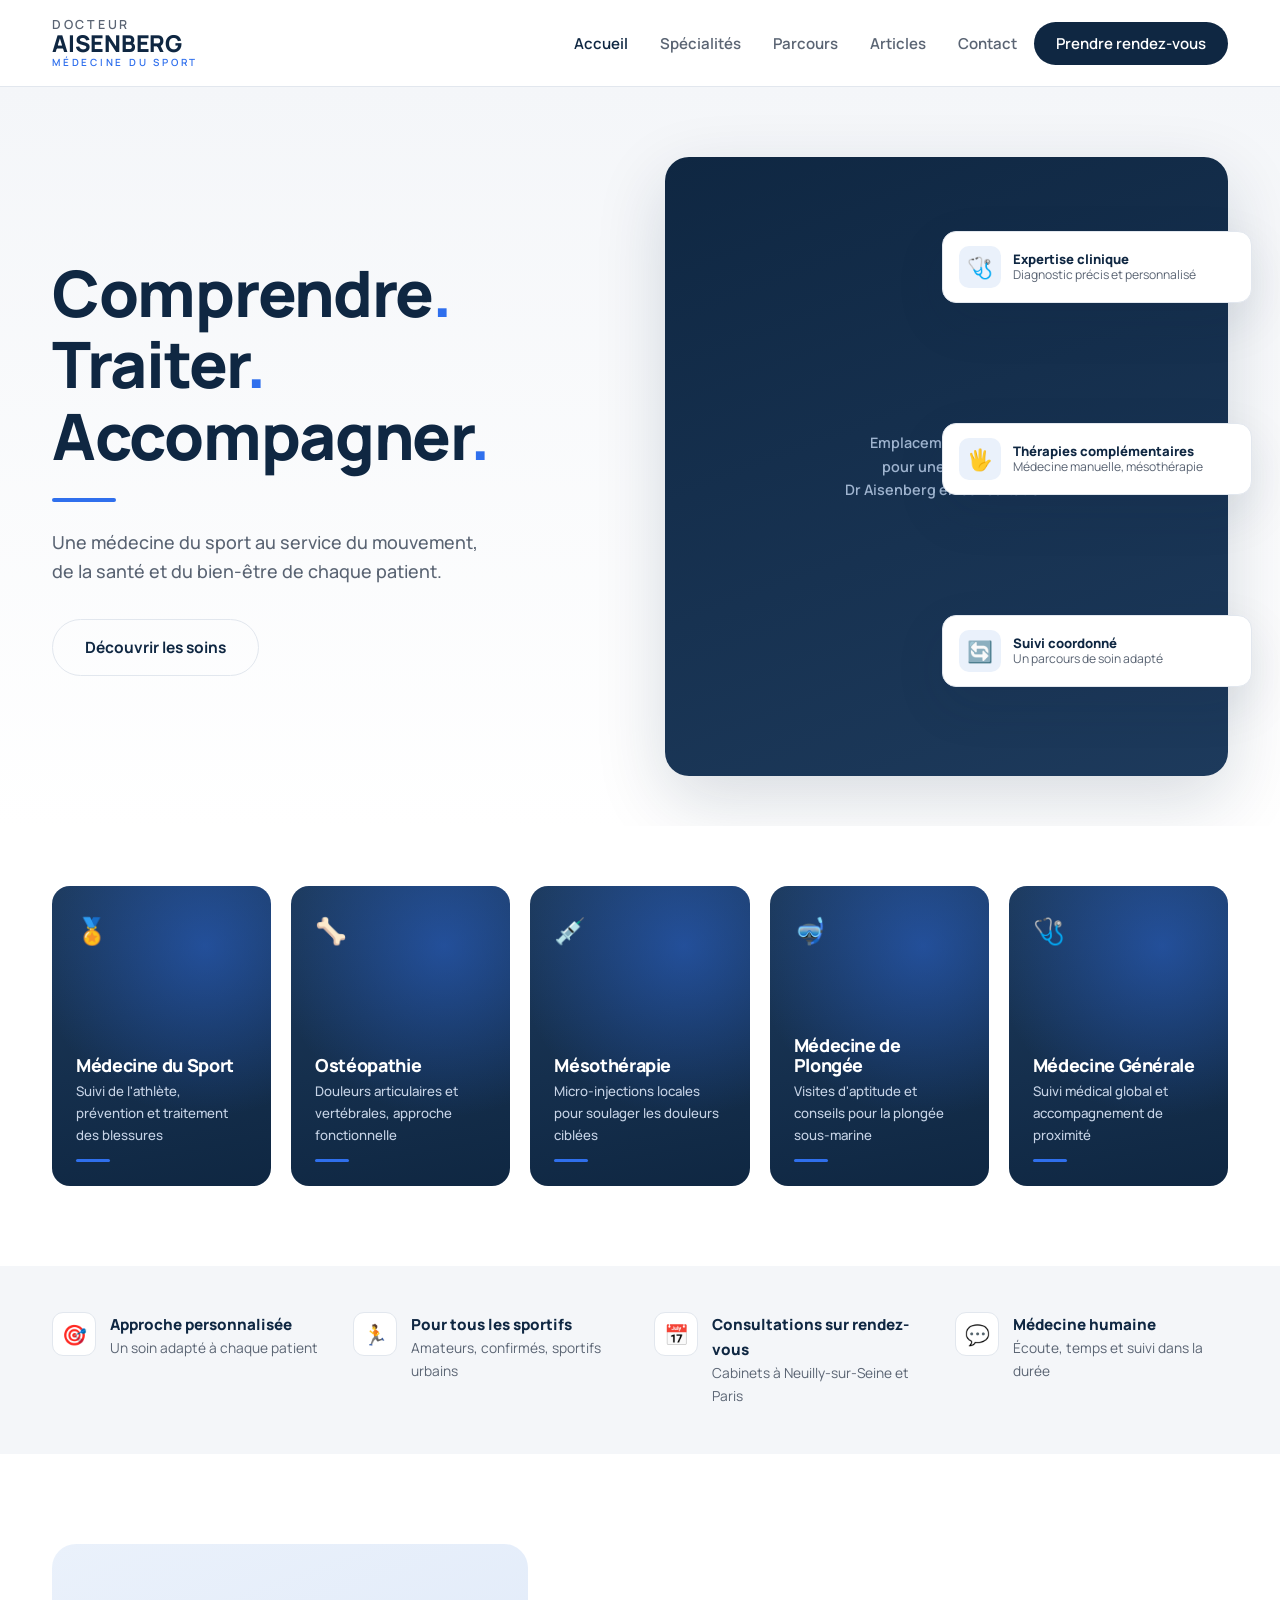
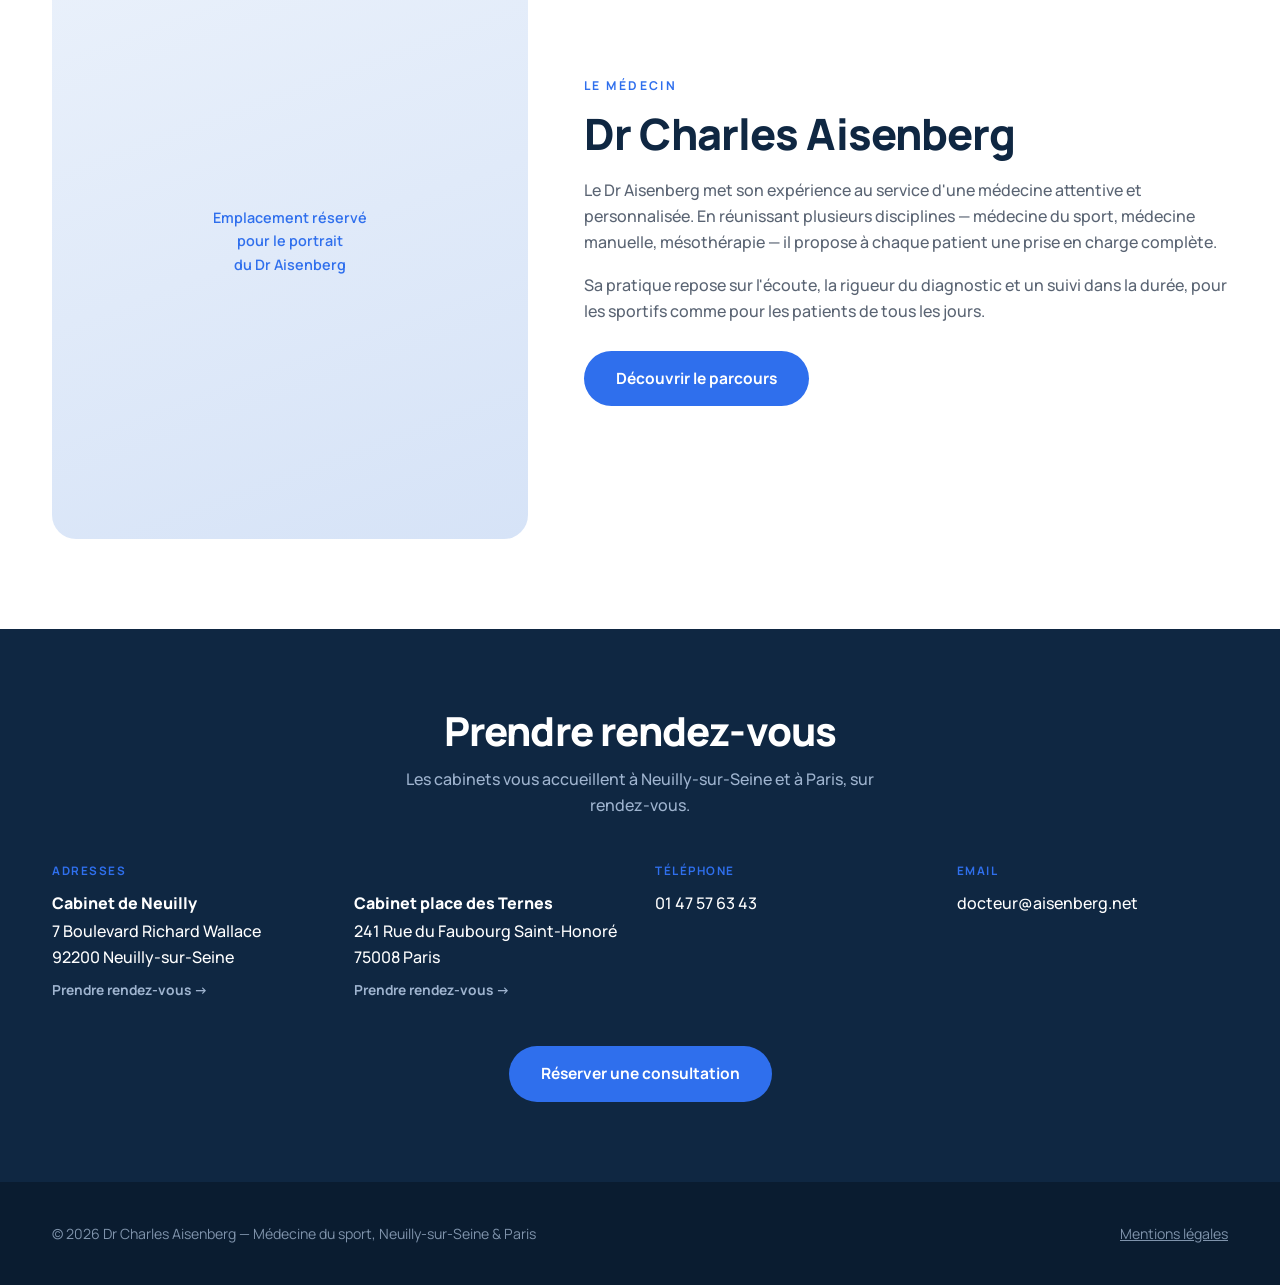
==== commit c6bbadd0: "Page Spécialités : accordéon des 5 soins, remplace la page Mésothérapie - Nouvelle page specialites." ====
--- a/index.html
+++ b/index.html
@@ -149,7 +149,7 @@
     <nav>
       <ul class="nav">
         <li><a href="index.html" class="actif">Accueil</a></li>
-        <li><a href="mesotherapie.html">Mésothérapie</a></li>
+        <li><a href="specialites.html">Spécialités</a></li>
         <li><a href="cv.html">Parcours</a></li>
         <li><a href="articles.html">Articles</a></li>
         <li><a href="contact.html">Contact</a></li>
@@ -194,33 +194,33 @@
 <section class="specialites" id="specialites">
   <div class="contenu">
     <div class="grille-spe">
-      <a href="cv.html" class="carte-spe">
+      <a href="specialites.html#medecine-du-sport" class="carte-spe">
         <div class="ic">🏅</div>
-        <h3>Médecine du sport</h3>
+        <h3>Médecine du Sport</h3>
         <p>Suivi de l'athlète, prévention et traitement des blessures</p>
         <div class="trait"></div>
       </a>
-      <a href="cv.html" class="carte-spe">
+      <a href="specialites.html#osteopathie" class="carte-spe">
         <div class="ic">🦴</div>
-        <h3>Médecine manuelle &amp; Ostéopathie</h3>
+        <h3>Ostéopathie</h3>
         <p>Douleurs articulaires et vertébrales, approche fonctionnelle</p>
         <div class="trait"></div>
       </a>
-      <a href="mesotherapie.html" class="carte-spe">
+      <a href="specialites.html#mesotherapie" class="carte-spe">
         <div class="ic">💉</div>
         <h3>Mésothérapie</h3>
         <p>Micro-injections locales pour soulager les douleurs ciblées</p>
         <div class="trait"></div>
       </a>
-      <a href="cv.html" class="carte-spe">
+      <a href="specialites.html#medecine-de-plongee" class="carte-spe">
         <div class="ic">🤿</div>
-        <h3>Médecine de plongée</h3>
+        <h3>Médecine de Plongée</h3>
         <p>Visites d'aptitude et conseils pour la plongée sous-marine</p>
         <div class="trait"></div>
       </a>
-      <a href="cv.html" class="carte-spe">
+      <a href="specialites.html#medecine-generale" class="carte-spe">
         <div class="ic">🩺</div>
-        <h3>Médecine générale</h3>
+        <h3>Médecine Générale</h3>
         <p>Suivi médical global et accompagnement de proximité</p>
         <div class="trait"></div>
       </a>
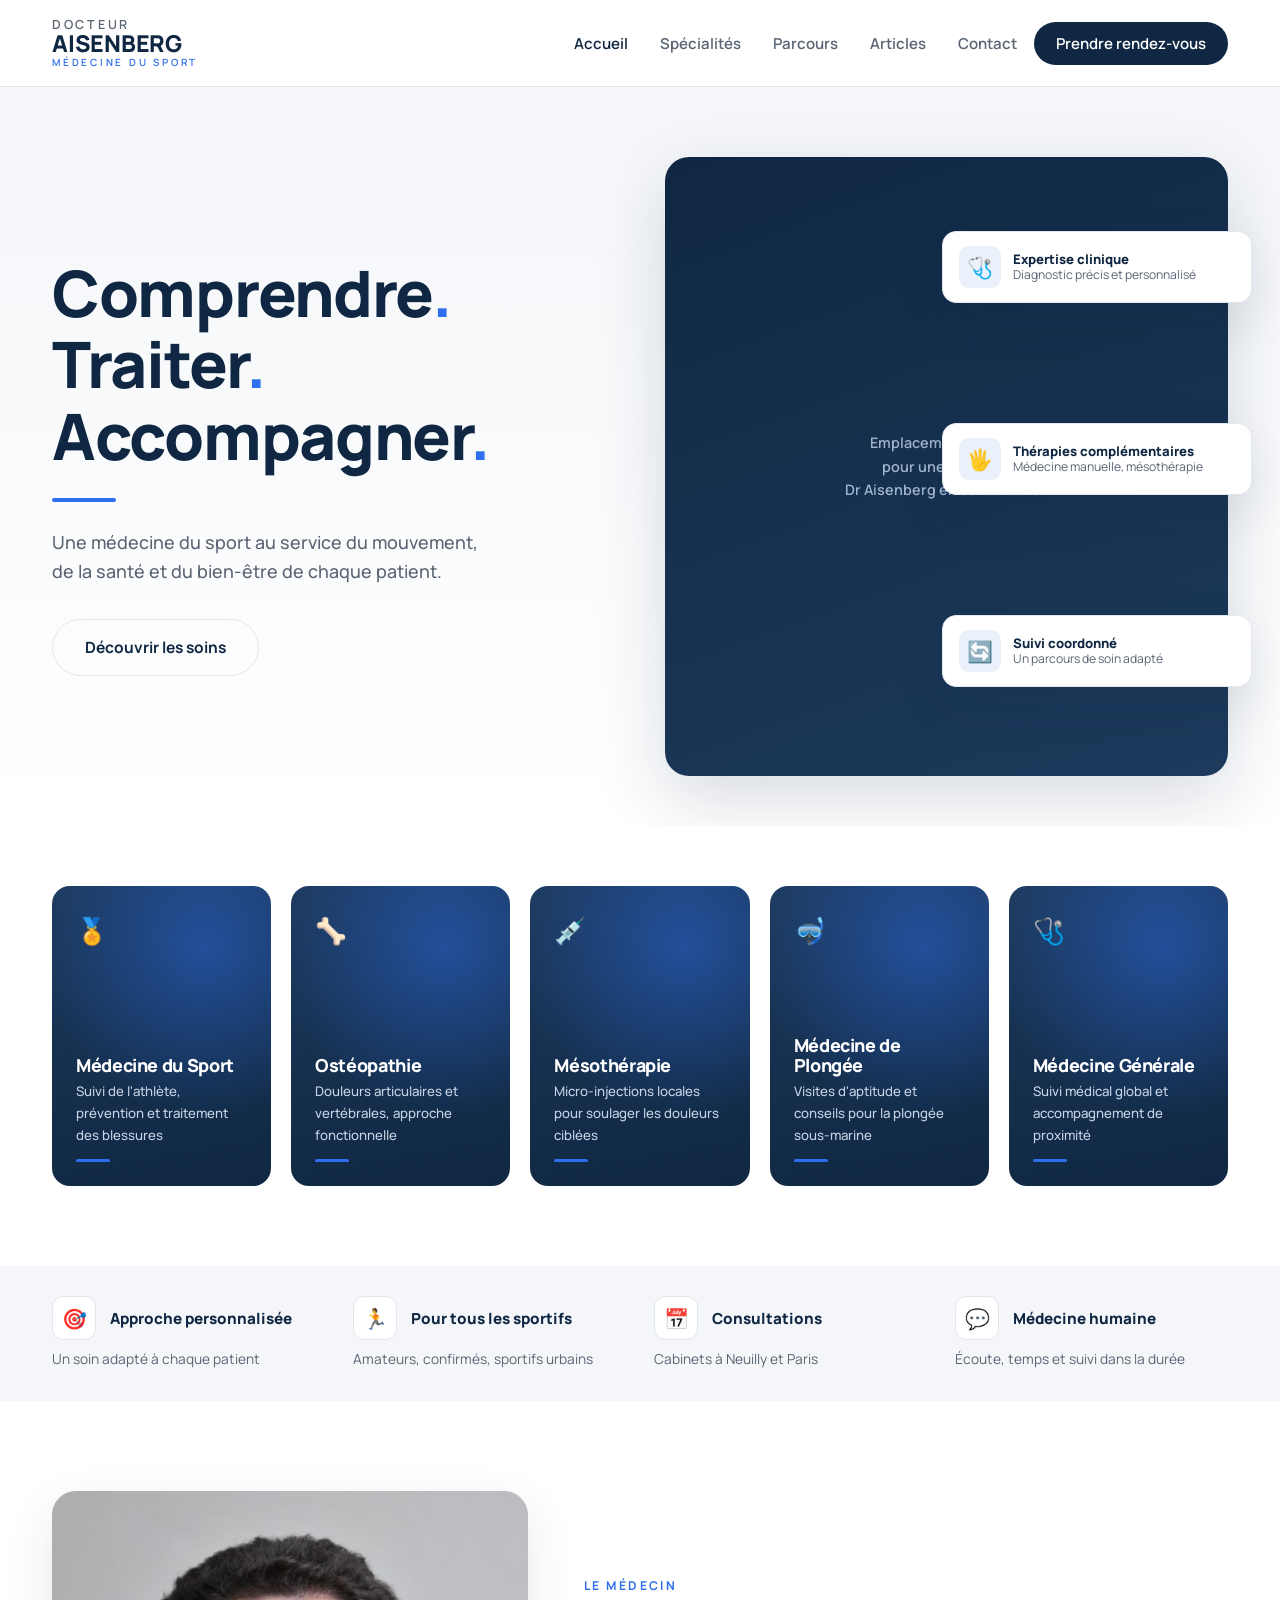
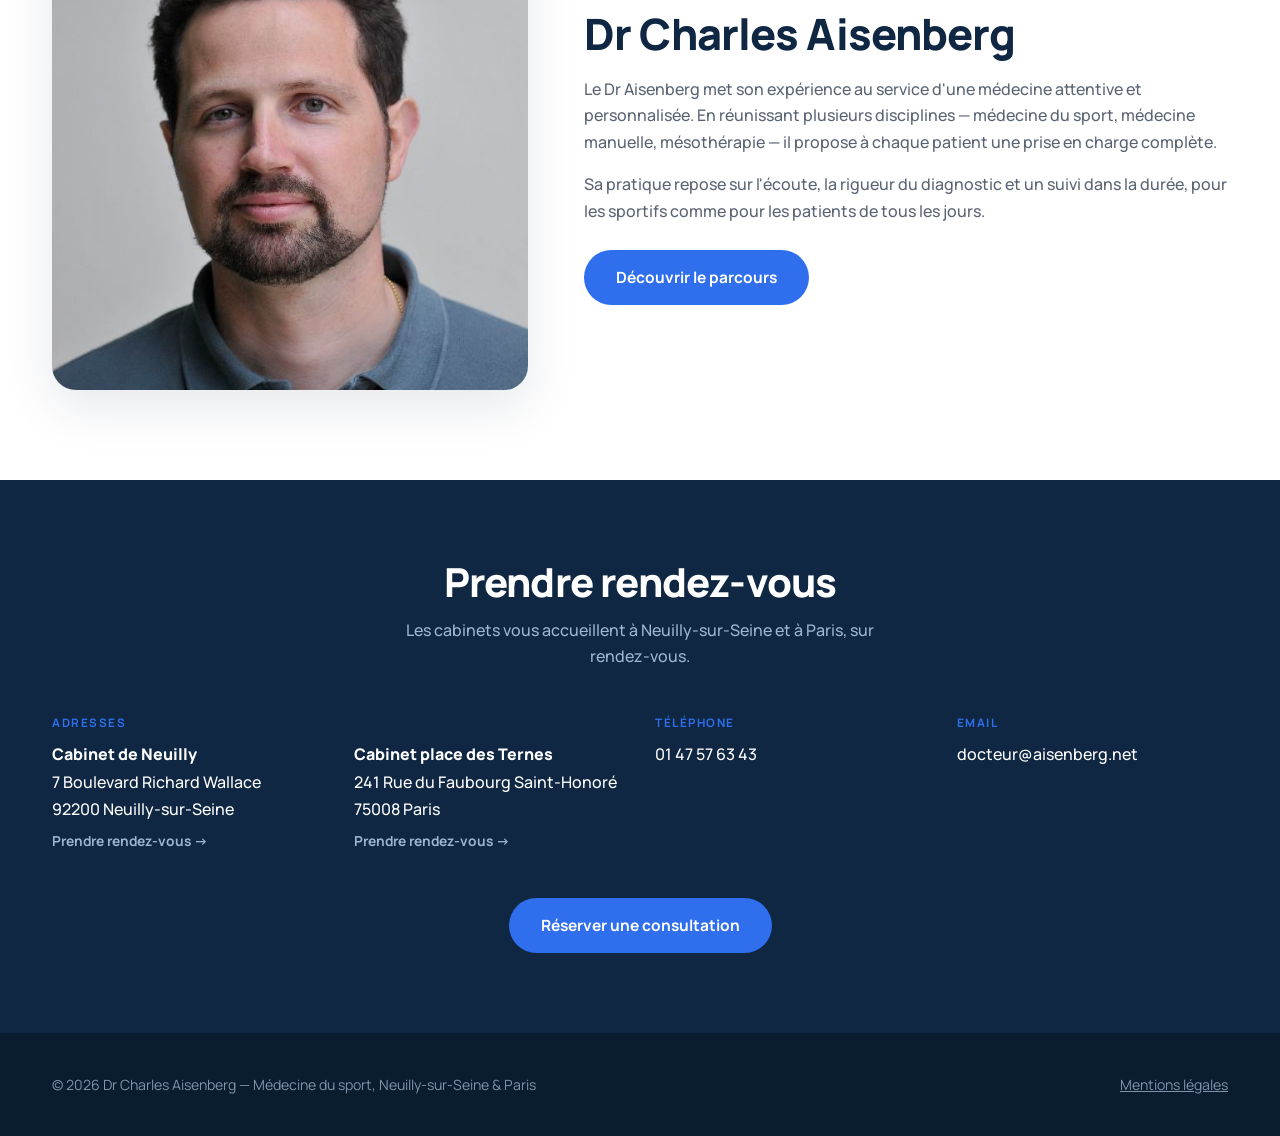
==== commit dbc66245: "Spécialités pleine largeur, bandeau atouts réagencé, portrait du Dr Aisenberg - Spécialités : le con" ====
--- a/index.html
+++ b/index.html
@@ -83,17 +83,19 @@
   .carte-spe .trait{position:relative;width:34px;height:3px;background:var(--bleu-vif);border-radius:2px;margin-top:12px}
 
   /* ---- Bandeau atouts ---- */
-  .atouts{background:var(--gris-fond);padding:46px 0}
+  .atouts{background:var(--gris-fond);padding:30px 0}
   .grille-atouts{display:grid;grid-template-columns:repeat(4,1fr);gap:28px}
-  .atout{display:flex;gap:14px;align-items:flex-start}
+  .atout{display:flex;flex-direction:column;gap:8px}
+  .atout .haut{display:flex;align-items:center;gap:14px}
   .atout .ic{width:44px;height:44px;border-radius:11px;background:var(--blanc);border:1px solid var(--gris-bord);display:flex;align-items:center;justify-content:center;font-size:1.25rem;flex-shrink:0}
-  .atout .t{font-weight:800;font-size:.95rem;color:var(--marine)}
-  .atout .s{font-size:.86rem;color:var(--texte-doux)}
+  .atout .t{font-weight:800;font-size:.95rem;color:var(--marine);white-space:nowrap}
+  .atout .s{font-size:.86rem;color:var(--texte-doux);white-space:nowrap}
+  @media(max-width:1100px){.atout .t,.atout .s{white-space:normal}}
 
   /* ---- Section médecin ---- */
   .medecin{padding:90px 0}
   .medecin-grille{display:grid;grid-template-columns:.85fr 1.15fr;gap:56px;align-items:center}
-  .medecin-photo{background:linear-gradient(160deg,var(--bleu-clair),#d6e3f7);border-radius:var(--rayon-l);aspect-ratio:4/5;display:flex;align-items:center;justify-content:center;color:var(--bleu-vif);text-align:center;font-size:.9rem;font-weight:600;padding:26px}
+  .medecin-photo{width:100%;height:auto;border-radius:var(--rayon-l);box-shadow:var(--ombre)}
   .medecin .surt{text-transform:uppercase;letter-spacing:.2em;font-size:.76rem;font-weight:700;color:var(--bleu-vif);margin-bottom:14px}
   .medecin h2{font-size:clamp(1.9rem,3.5vw,2.7rem);margin-bottom:18px}
   .medecin p{color:var(--texte-doux);margin-bottom:16px;font-weight:500}
@@ -233,20 +235,20 @@
   <div class="contenu">
     <div class="grille-atouts">
       <div class="atout">
-        <div class="ic">🎯</div>
-        <div><div class="t">Approche personnalisée</div><div class="s">Un soin adapté à chaque patient</div></div>
+        <div class="haut"><div class="ic">🎯</div><div class="t">Approche personnalisée</div></div>
+        <div class="s">Un soin adapté à chaque patient</div>
       </div>
       <div class="atout">
-        <div class="ic">🏃</div>
-        <div><div class="t">Pour tous les sportifs</div><div class="s">Amateurs, confirmés, sportifs urbains</div></div>
+        <div class="haut"><div class="ic">🏃</div><div class="t">Pour tous les sportifs</div></div>
+        <div class="s">Amateurs, confirmés, sportifs urbains</div>
       </div>
       <div class="atout">
-        <div class="ic">📅</div>
-        <div><div class="t">Consultations sur rendez-vous</div><div class="s">Cabinets à Neuilly-sur-Seine et Paris</div></div>
+        <div class="haut"><div class="ic">📅</div><div class="t">Consultations</div></div>
+        <div class="s">Cabinets à Neuilly et Paris</div>
       </div>
       <div class="atout">
-        <div class="ic">💬</div>
-        <div><div class="t">Médecine humaine</div><div class="s">Écoute, temps et suivi dans la durée</div></div>
+        <div class="haut"><div class="ic">💬</div><div class="t">Médecine humaine</div></div>
+        <div class="s">Écoute, temps et suivi dans la durée</div>
       </div>
     </div>
   </div>
@@ -256,7 +258,7 @@
 <section class="medecin">
   <div class="contenu">
     <div class="medecin-grille">
-      <div class="medecin-photo">Emplacement réservé<br>pour le portrait<br>du Dr Aisenberg</div>
+      <img class="medecin-photo" src="images/dr-aisenberg.jpg" alt="Portrait du Dr Charles Aisenberg">
       <div>
         <p class="surt">Le médecin</p>
         <h2>Dr Charles Aisenberg</h2>
